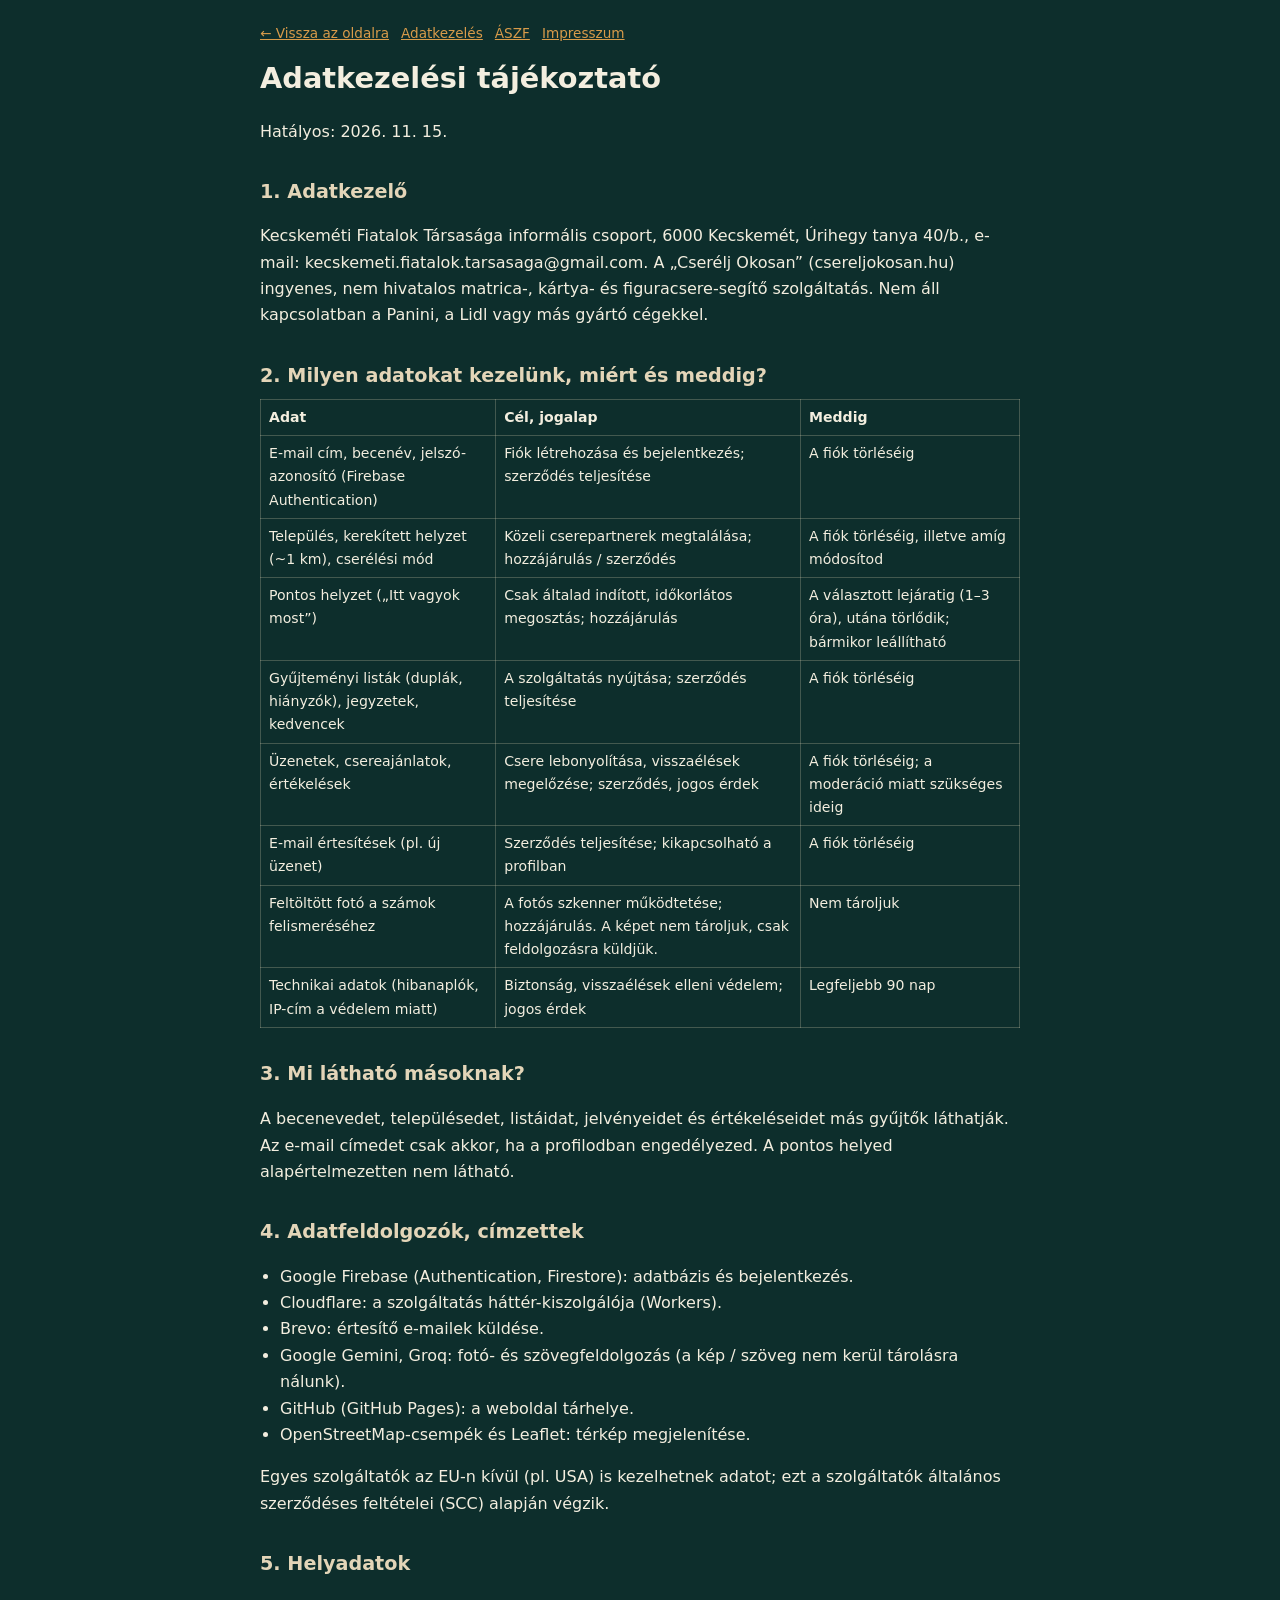
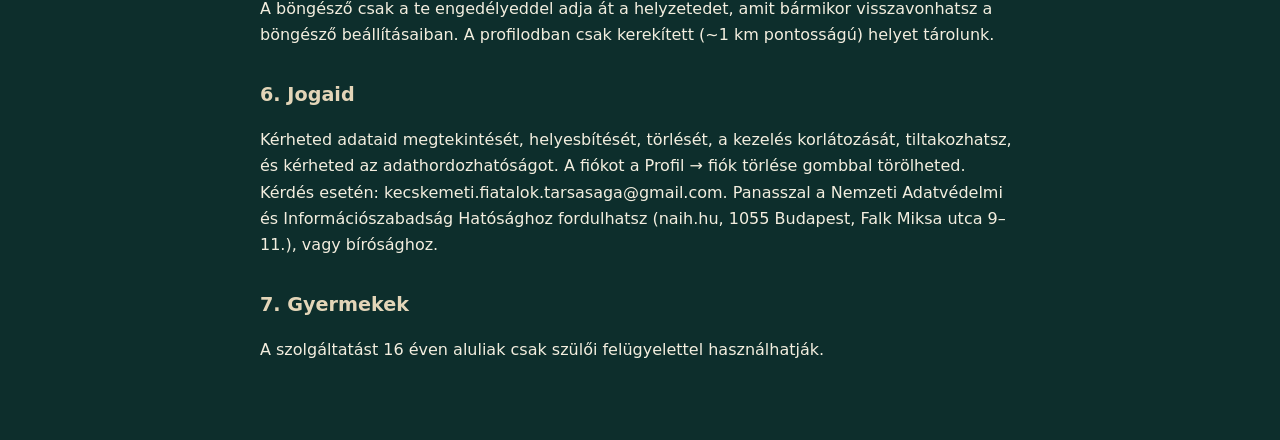
==== adatkezeles.html @ 09895417 "Add files via upload" ====
<!DOCTYPE html><html lang="hu"><head><meta charset="utf-8"><meta name="viewport" content="width=device-width,initial-scale=1"><title>Adatkezelési tájékoztató – Cserélj Okosan</title><meta name="robots" content="index,follow"><style>body{margin:0;font-family:system-ui,'Work Sans',sans-serif;background:#0D2E2C;color:#F3EEDF;line-height:1.65}
.w{max-width:760px;margin:0 auto;padding:20px 16px 60px}a{color:#D89B4A}h1{font-size:1.8rem;margin:.3em 0}h2{font-size:1.2rem;margin:1.6em 0 .4em;color:#E3D5B8}
.ph{background:#FFD166;color:#2a1c06;padding:0 4px;border-radius:3px;font-weight:700}.note{border:1px dashed #D89B4A;border-radius:10px;padding:10px 12px;font-size:.85rem;background:rgba(216,155,74,.1)}
ul{padding-left:20px}nav a{margin-right:12px;font-size:.85rem}table{border-collapse:collapse;width:100%;font-size:.88rem}td,th{border:1px solid rgba(227,213,184,.25);padding:6px 8px;text-align:left;vertical-align:top}</style></head><body><div class="w"><nav><a href="./">← Vissza az oldalra</a><a href="adatkezeles.html">Adatkezelés</a><a href="aszf.html">ÁSZF</a><a href="impresszum.html">Impresszum</a></nav><h1>Adatkezelési tájékoztató</h1></strong><p>Hatályos: 2026. 11. 15.</p>
<h2>1. Adatkezelő</h2><p>Kecskeméti Fiatalok Társasága informális csoport, 6000 Kecskemét, Úrihegy tanya 40/b., e-mail: kecskemeti.fiatalok.tarsasaga@gmail.com. A „Cserélj Okosan” (csereljokosan.hu) ingyenes, nem hivatalos matrica-, kártya- és figuracsere-segítő szolgáltatás. Nem áll kapcsolatban a Panini, a Lidl vagy más gyártó cégekkel.</p>
<h2>2. Milyen adatokat kezelünk, miért és meddig?</h2>
<table><tr><th>Adat</th><th>Cél, jogalap</th><th>Meddig</th></tr>
<tr><td>E-mail cím, becenév, jelszó-azonosító (Firebase Authentication)</td><td>Fiók létrehozása és bejelentkezés; szerződés teljesítése</td><td>A fiók törléséig</td></tr>
<tr><td>Település, kerekített helyzet (~1 km), cserélési mód</td><td>Közeli cserepartnerek megtalálása; hozzájárulás / szerződés</td><td>A fiók törléséig, illetve amíg módosítod</td></tr>
<tr><td>Pontos helyzet („Itt vagyok most”)</td><td>Csak általad indított, időkorlátos megosztás; hozzájárulás</td><td>A választott lejáratig (1–3 óra), utána törlődik; bármikor leállítható</td></tr>
<tr><td>Gyűjteményi listák (duplák, hiányzók), jegyzetek, kedvencek</td><td>A szolgáltatás nyújtása; szerződés teljesítése</td><td>A fiók törléséig</td></tr>
<tr><td>Üzenetek, csereajánlatok, értékelések</td><td>Csere lebonyolítása, visszaélések megelőzése; szerződés, jogos érdek</td><td>A fiók törléséig; a moderáció miatt szükséges ideig</td></tr>
<tr><td>E-mail értesítések (pl. új üzenet)</td><td>Szerződés teljesítése; kikapcsolható a profilban</td><td>A fiók törléséig</td></tr>
<tr><td>Feltöltött fotó a számok felismeréséhez</td><td>A fotós szkenner működtetése; hozzájárulás. A képet nem tároljuk, csak feldolgozásra küldjük.</td><td>Nem tároljuk</td></tr>
<tr><td>Technikai adatok (hibanaplók, IP-cím a védelem miatt)</td><td>Biztonság, visszaélések elleni védelem; jogos érdek</td><td>Legfeljebb 90 nap</td></tr></table>
<h2>3. Mi látható másoknak?</h2><p>A becenevedet, településedet, listáidat, jelvényeidet és értékeléseidet más gyűjtők láthatják. Az e-mail címedet csak akkor, ha a profilodban engedélyezed. A pontos helyed alapértelmezetten nem látható.</p>
<h2>4. Adatfeldolgozók, címzettek</h2><ul><li>Google Firebase (Authentication, Firestore): adatbázis és bejelentkezés.</li><li>Cloudflare: a szolgáltatás háttér-kiszolgálója (Workers).</li><li>Brevo: értesítő e-mailek küldése.</li><li>Google Gemini, Groq: fotó- és szövegfeldolgozás (a kép / szöveg nem kerül tárolásra nálunk).</li><li>GitHub (GitHub Pages): a weboldal tárhelye.</li><li>OpenStreetMap-csempék és Leaflet: térkép megjelenítése.</li></ul>
<p>Egyes szolgáltatók az EU-n kívül (pl. USA) is kezelhetnek adatot; ezt a szolgáltatók általános szerződéses feltételei (SCC) alapján végzik.</p>
<h2>5. Helyadatok</h2><p>A böngésző csak a te engedélyeddel adja át a helyzetedet, amit bármikor visszavonhatsz a böngésző beállításaiban. A profilodban csak kerekített (~1 km pontosságú) helyet tárolunk.</p>
<h2>6. Jogaid</h2><p>Kérheted adataid megtekintését, helyesbítését, törlését, a kezelés korlátozását, tiltakozhatsz, és kérheted az adathordozhatóságot. A fiókot a Profil → fiók törlése gombbal törölheted. Kérdés esetén: kecskemeti.fiatalok.tarsasaga@gmail.com. Panasszal a Nemzeti Adatvédelmi és Információszabadság Hatósághoz fordulhatsz (naih.hu, 1055 Budapest, Falk Miksa utca 9–11.), vagy bírósághoz.</p>
<h2>7. Gyermekek</h2><p>A szolgáltatást 16 éven aluliak csak szülői felügyelettel használhatják.</p></div></body></html>
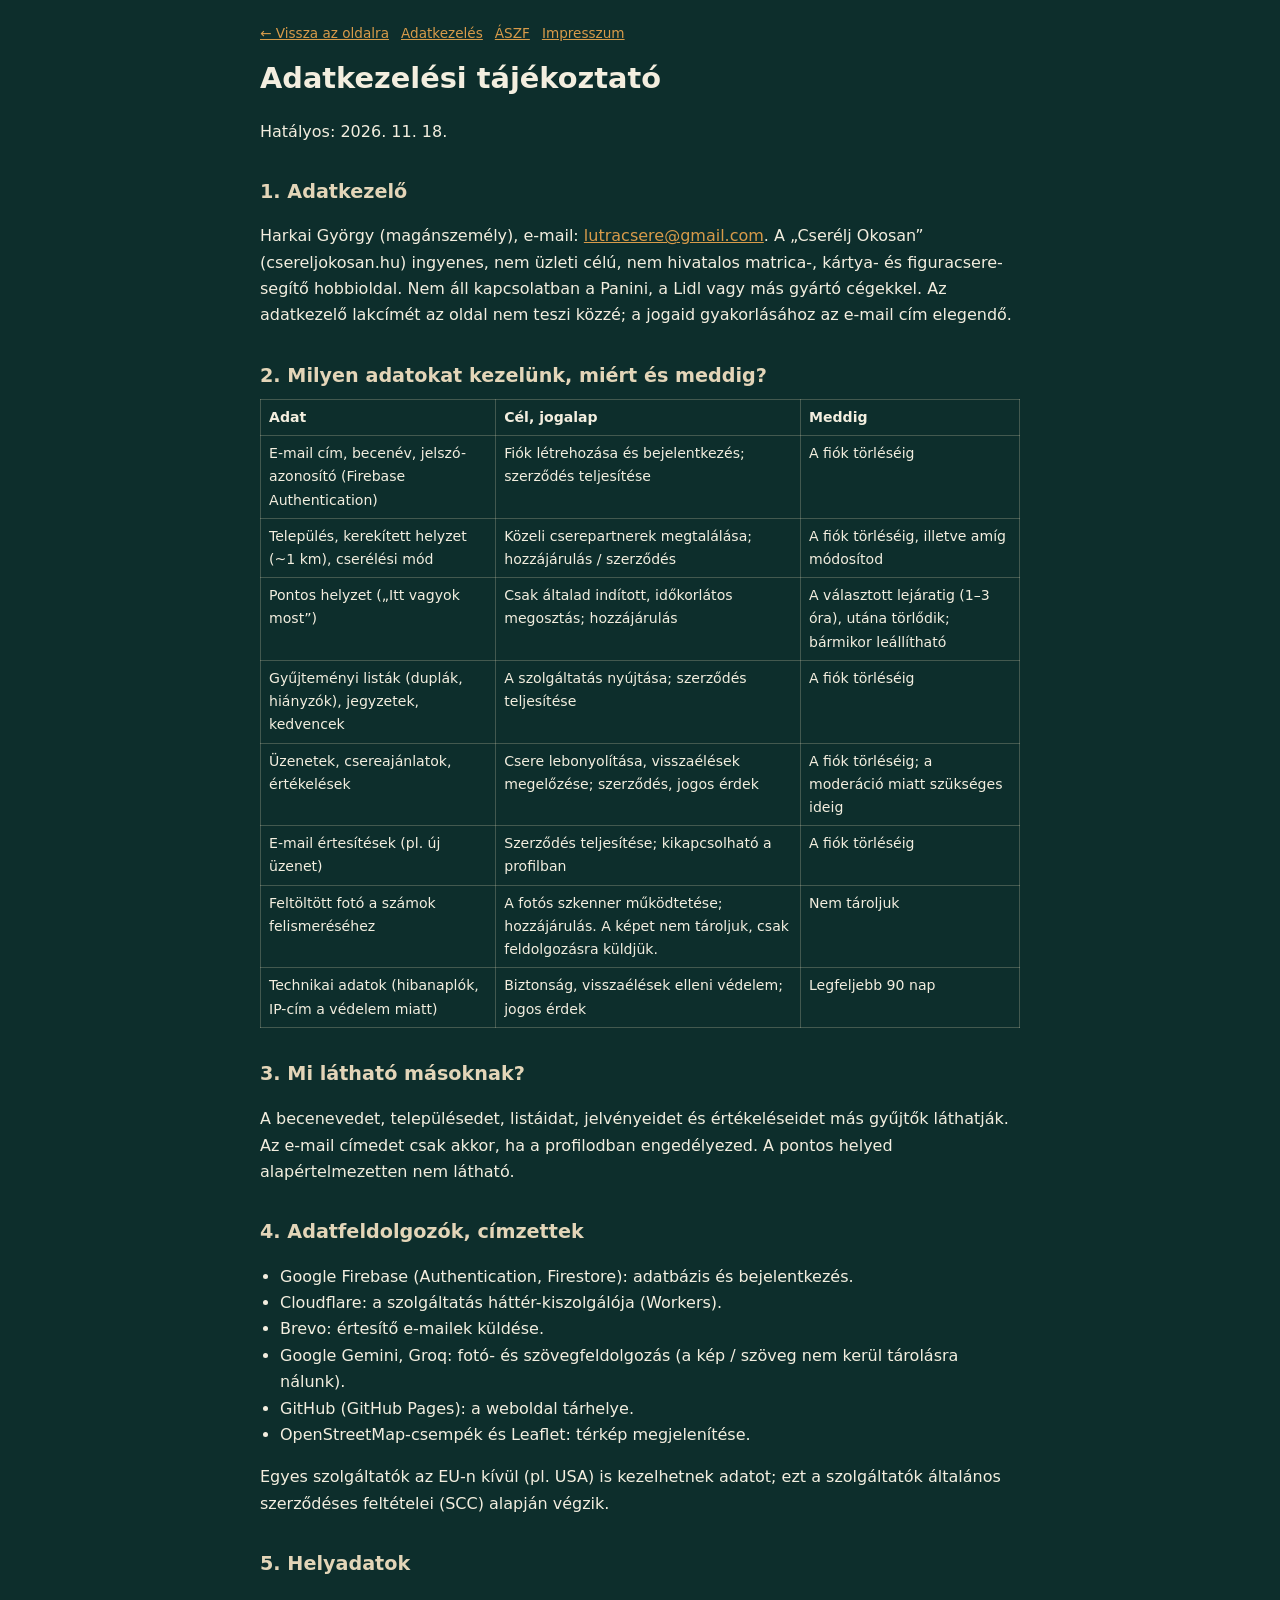
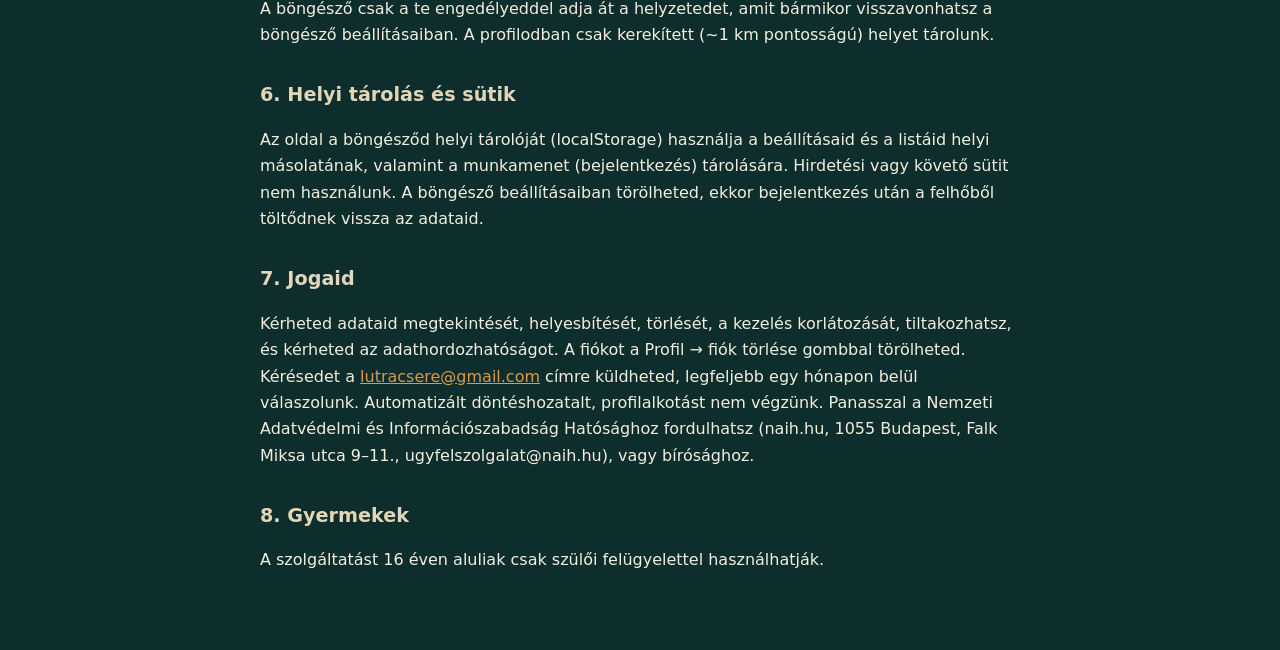
==== commit 3ebab984: "Add files via upload" ====
--- a/adatkezeles.html
+++ b/adatkezeles.html
@@ -1,10 +1,9 @@
 <!DOCTYPE html><html lang="hu"><head><meta charset="utf-8"><meta name="viewport" content="width=device-width,initial-scale=1"><title>Adatkezelési tájékoztató – Cserélj Okosan</title><meta name="robots" content="index,follow"><style>body{margin:0;font-family:system-ui,'Work Sans',sans-serif;background:#0D2E2C;color:#F3EEDF;line-height:1.65}
 .w{max-width:760px;margin:0 auto;padding:20px 16px 60px}a{color:#D89B4A}h1{font-size:1.8rem;margin:.3em 0}h2{font-size:1.2rem;margin:1.6em 0 .4em;color:#E3D5B8}
 .ph{background:#FFD166;color:#2a1c06;padding:0 4px;border-radius:3px;font-weight:700}.note{border:1px dashed #D89B4A;border-radius:10px;padding:10px 12px;font-size:.85rem;background:rgba(216,155,74,.1)}
-ul{padding-left:20px}nav a{margin-right:12px;font-size:.85rem}table{border-collapse:collapse;width:100%;font-size:.88rem}td,th{border:1px solid rgba(227,213,184,.25);padding:6px 8px;text-align:left;vertical-align:top}</style></head><body><div class="w"><nav><a href="./">← Vissza az oldalra</a><a href="adatkezeles.html">Adatkezelés</a><a href="aszf.html">ÁSZF</a><a href="impresszum.html">Impresszum</a></nav><h1>Adatkezelési tájékoztató</h1></strong><p>Hatályos: 2026. 11. 15.</p>
-<h2>1. Adatkezelő</h2><p>Kecskeméti Fiatalok Társasága informális csoport, 6000 Kecskemét, Úrihegy tanya 40/b., e-mail: kecskemeti.fiatalok.tarsasaga@gmail.com. A „Cserélj Okosan” (csereljokosan.hu) ingyenes, nem hivatalos matrica-, kártya- és figuracsere-segítő szolgáltatás. Nem áll kapcsolatban a Panini, a Lidl vagy más gyártó cégekkel.</p>
-<h2>2. Milyen adatokat kezelünk, miért és meddig?</h2>
-<table><tr><th>Adat</th><th>Cél, jogalap</th><th>Meddig</th></tr>
+ul{padding-left:20px}nav a{margin-right:12px;font-size:.85rem}table{border-collapse:collapse;width:100%;font-size:.88rem}td,th{border:1px solid rgba(227,213,184,.25);padding:6px 8px;text-align:left;vertical-align:top}</style></head><body><div class="w"><nav><a href="./">← Vissza az oldalra</a><a href="adatkezeles.html">Adatkezelés</a><a href="aszf.html">ÁSZF</a><a href="impresszum.html">Impresszum</a></nav><h1>Adatkezelési tájékoztató</h1><p>Hatályos: 2026. 11. 18.</p>
+<h2>1. Adatkezelő</h2><p>Harkai György (magánszemély), e-mail: <a href="mailto:lutracsere@gmail.com">lutracsere@gmail.com</a>. A „Cserélj Okosan” (csereljokosan.hu) ingyenes, nem üzleti célú, nem hivatalos matrica-, kártya- és figuracsere-segítő hobbioldal. Nem áll kapcsolatban a Panini, a Lidl vagy más gyártó cégekkel. Az adatkezelő lakcímét az oldal nem teszi közzé; a jogaid gyakorlásához az e-mail cím elegendő.</p>
+<h2>2. Milyen adatokat kezelünk, miért és meddig?</h2><table><tr><th>Adat</th><th>Cél, jogalap</th><th>Meddig</th></tr>
 <tr><td>E-mail cím, becenév, jelszó-azonosító (Firebase Authentication)</td><td>Fiók létrehozása és bejelentkezés; szerződés teljesítése</td><td>A fiók törléséig</td></tr>
 <tr><td>Település, kerekített helyzet (~1 km), cserélési mód</td><td>Közeli cserepartnerek megtalálása; hozzájárulás / szerződés</td><td>A fiók törléséig, illetve amíg módosítod</td></tr>
 <tr><td>Pontos helyzet („Itt vagyok most”)</td><td>Csak általad indított, időkorlátos megosztás; hozzájárulás</td><td>A választott lejáratig (1–3 óra), utána törlődik; bármikor leállítható</td></tr>
@@ -17,5 +16,7 @@
 <h2>4. Adatfeldolgozók, címzettek</h2><ul><li>Google Firebase (Authentication, Firestore): adatbázis és bejelentkezés.</li><li>Cloudflare: a szolgáltatás háttér-kiszolgálója (Workers).</li><li>Brevo: értesítő e-mailek küldése.</li><li>Google Gemini, Groq: fotó- és szövegfeldolgozás (a kép / szöveg nem kerül tárolásra nálunk).</li><li>GitHub (GitHub Pages): a weboldal tárhelye.</li><li>OpenStreetMap-csempék és Leaflet: térkép megjelenítése.</li></ul>
 <p>Egyes szolgáltatók az EU-n kívül (pl. USA) is kezelhetnek adatot; ezt a szolgáltatók általános szerződéses feltételei (SCC) alapján végzik.</p>
 <h2>5. Helyadatok</h2><p>A böngésző csak a te engedélyeddel adja át a helyzetedet, amit bármikor visszavonhatsz a böngésző beállításaiban. A profilodban csak kerekített (~1 km pontosságú) helyet tárolunk.</p>
-<h2>6. Jogaid</h2><p>Kérheted adataid megtekintését, helyesbítését, törlését, a kezelés korlátozását, tiltakozhatsz, és kérheted az adathordozhatóságot. A fiókot a Profil → fiók törlése gombbal törölheted. Kérdés esetén: kecskemeti.fiatalok.tarsasaga@gmail.com. Panasszal a Nemzeti Adatvédelmi és Információszabadság Hatósághoz fordulhatsz (naih.hu, 1055 Budapest, Falk Miksa utca 9–11.), vagy bírósághoz.</p>
-<h2>7. Gyermekek</h2><p>A szolgáltatást 16 éven aluliak csak szülői felügyelettel használhatják.</p></div></body></html>+
+<h2>6. Helyi tárolás és sütik</h2><p>Az oldal a böngésződ helyi tárolóját (localStorage) használja a beállításaid és a listáid helyi másolatának, valamint a munkamenet (bejelentkezés) tárolására. Hirdetési vagy követő sütit nem használunk. A böngésző beállításaiban törölheted, ekkor bejelentkezés után a felhőből töltődnek vissza az adataid.</p>
+<h2>7. Jogaid</h2><p>Kérheted adataid megtekintését, helyesbítését, törlését, a kezelés korlátozását, tiltakozhatsz, és kérheted az adathordozhatóságot. A fiókot a Profil → fiók törlése gombbal törölheted. Kérésedet a <a href="mailto:lutracsere@gmail.com">lutracsere@gmail.com</a> címre küldheted, legfeljebb egy hónapon belül válaszolunk. Automatizált döntéshozatalt, profilalkotást nem végzünk. Panasszal a Nemzeti Adatvédelmi és Információszabadság Hatósághoz fordulhatsz (naih.hu, 1055 Budapest, Falk Miksa utca 9–11., ugyfelszolgalat@naih.hu), vagy bírósághoz.</p>
+<h2>8. Gyermekek</h2><p>A szolgáltatást 16 éven aluliak csak szülői felügyelettel használhatják.</p></div></body></html>
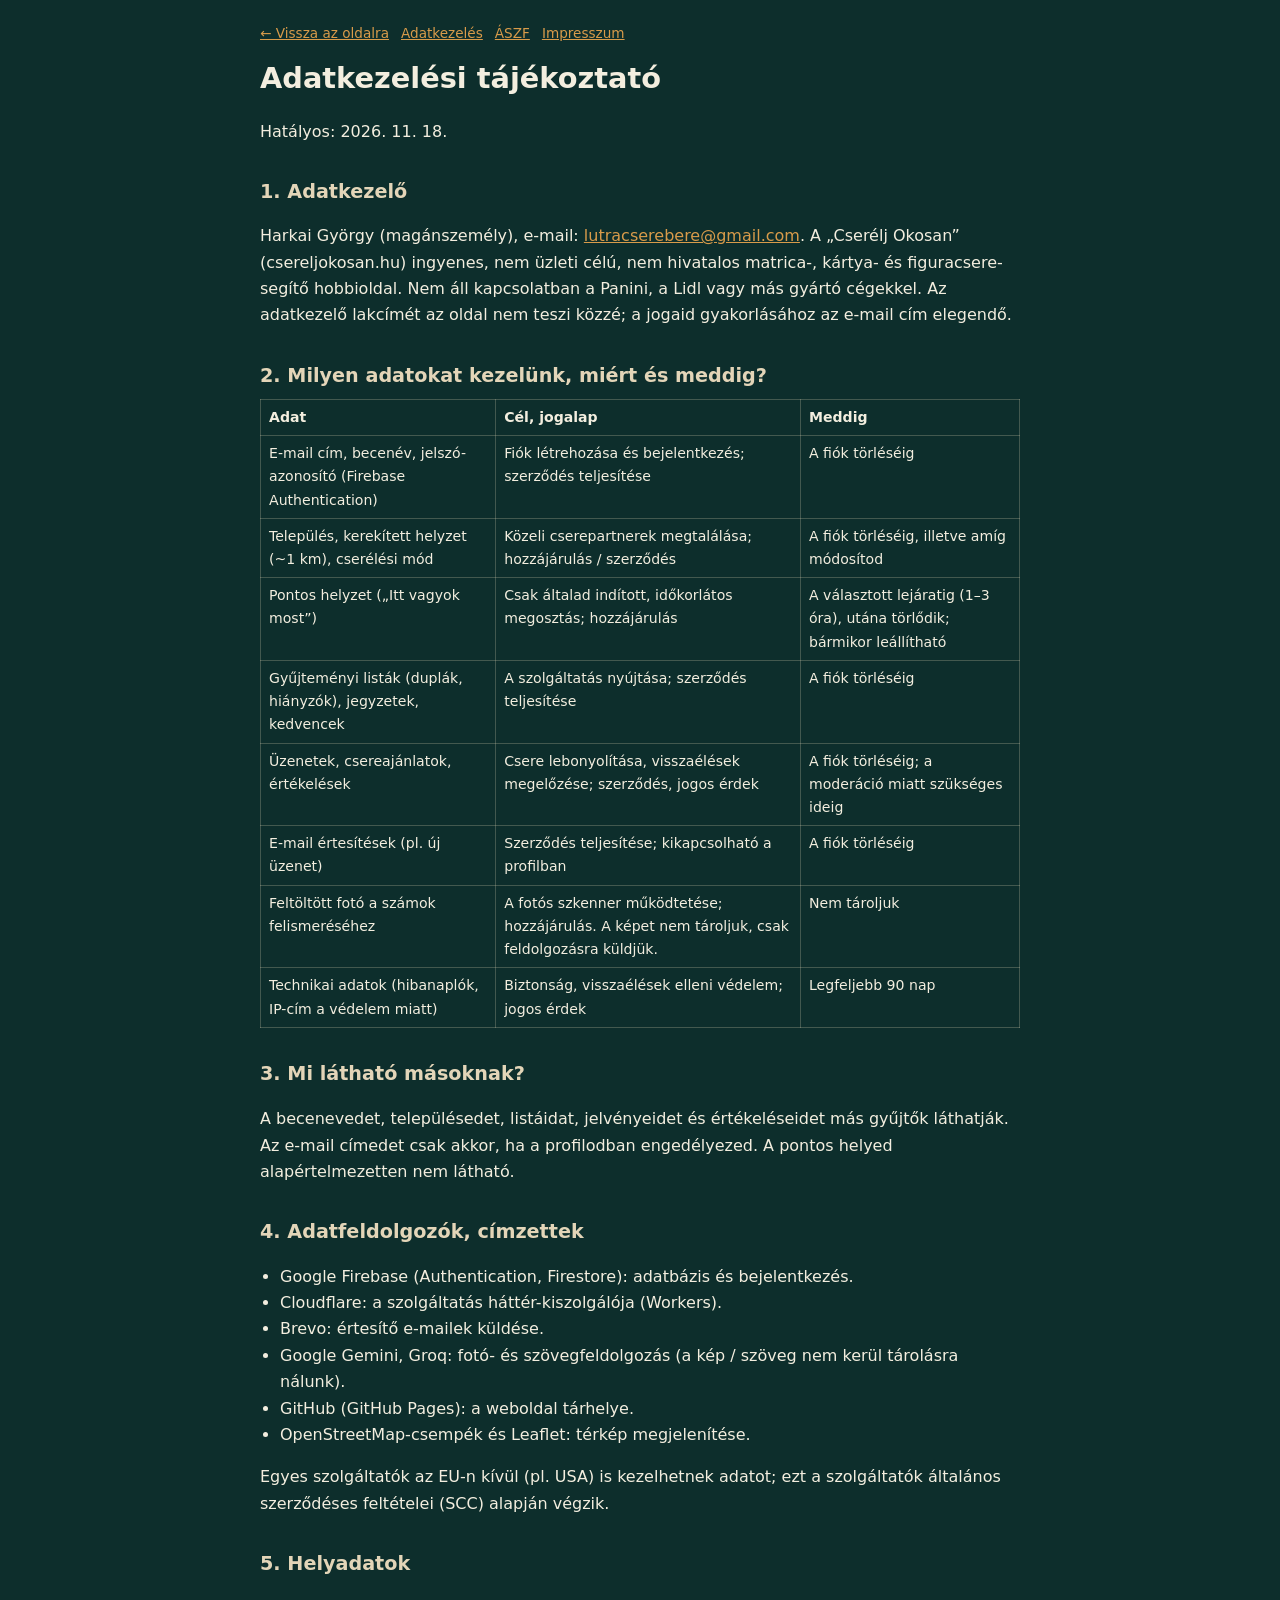
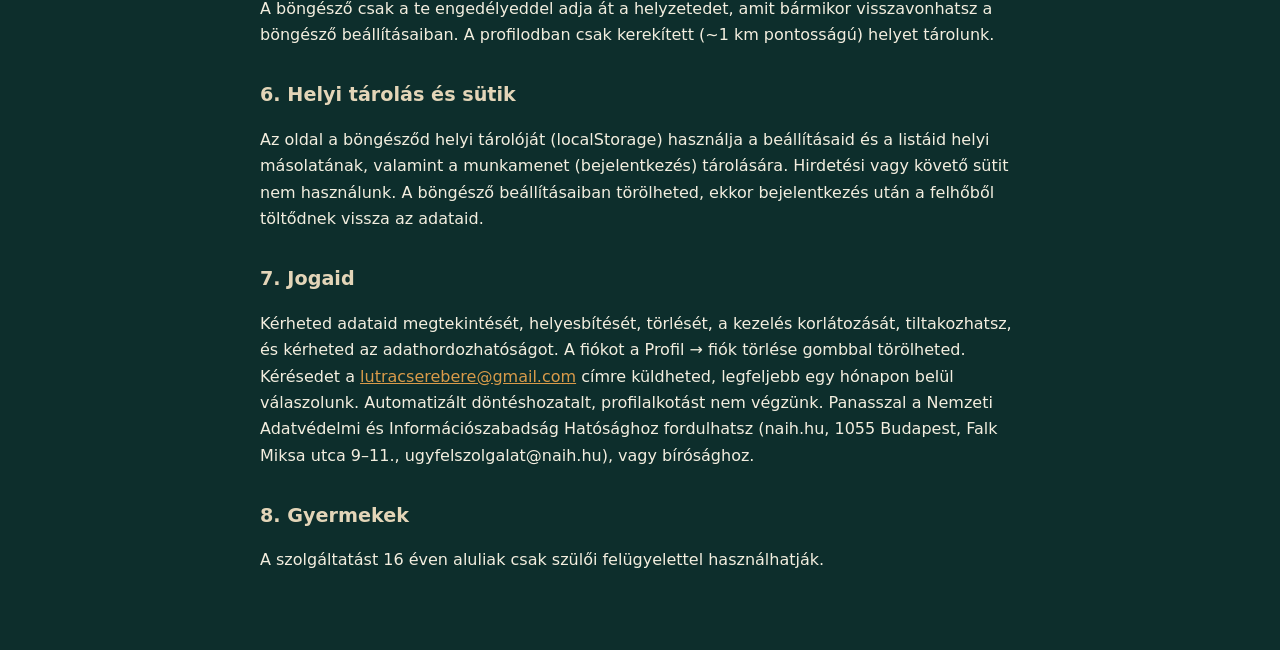
==== commit d670f26a: "Add files via upload" ====
--- a/adatkezeles.html
+++ b/adatkezeles.html
@@ -2,7 +2,7 @@
 .w{max-width:760px;margin:0 auto;padding:20px 16px 60px}a{color:#D89B4A}h1{font-size:1.8rem;margin:.3em 0}h2{font-size:1.2rem;margin:1.6em 0 .4em;color:#E3D5B8}
 .ph{background:#FFD166;color:#2a1c06;padding:0 4px;border-radius:3px;font-weight:700}.note{border:1px dashed #D89B4A;border-radius:10px;padding:10px 12px;font-size:.85rem;background:rgba(216,155,74,.1)}
 ul{padding-left:20px}nav a{margin-right:12px;font-size:.85rem}table{border-collapse:collapse;width:100%;font-size:.88rem}td,th{border:1px solid rgba(227,213,184,.25);padding:6px 8px;text-align:left;vertical-align:top}</style></head><body><div class="w"><nav><a href="./">← Vissza az oldalra</a><a href="adatkezeles.html">Adatkezelés</a><a href="aszf.html">ÁSZF</a><a href="impresszum.html">Impresszum</a></nav><h1>Adatkezelési tájékoztató</h1><p>Hatályos: 2026. 11. 18.</p>
-<h2>1. Adatkezelő</h2><p>Harkai György (magánszemély), e-mail: <a href="mailto:lutracsere@gmail.com">lutracsere@gmail.com</a>. A „Cserélj Okosan” (csereljokosan.hu) ingyenes, nem üzleti célú, nem hivatalos matrica-, kártya- és figuracsere-segítő hobbioldal. Nem áll kapcsolatban a Panini, a Lidl vagy más gyártó cégekkel. Az adatkezelő lakcímét az oldal nem teszi közzé; a jogaid gyakorlásához az e-mail cím elegendő.</p>
+<h2>1. Adatkezelő</h2><p>Harkai György (magánszemély), e-mail: <a href="mailto:lutracserebere@gmail.com">lutracserebere@gmail.com</a>. A „Cserélj Okosan” (csereljokosan.hu) ingyenes, nem üzleti célú, nem hivatalos matrica-, kártya- és figuracsere-segítő hobbioldal. Nem áll kapcsolatban a Panini, a Lidl vagy más gyártó cégekkel. Az adatkezelő lakcímét az oldal nem teszi közzé; a jogaid gyakorlásához az e-mail cím elegendő.</p>
 <h2>2. Milyen adatokat kezelünk, miért és meddig?</h2><table><tr><th>Adat</th><th>Cél, jogalap</th><th>Meddig</th></tr>
 <tr><td>E-mail cím, becenév, jelszó-azonosító (Firebase Authentication)</td><td>Fiók létrehozása és bejelentkezés; szerződés teljesítése</td><td>A fiók törléséig</td></tr>
 <tr><td>Település, kerekített helyzet (~1 km), cserélési mód</td><td>Közeli cserepartnerek megtalálása; hozzájárulás / szerződés</td><td>A fiók törléséig, illetve amíg módosítod</td></tr>
@@ -18,5 +18,5 @@
 <h2>5. Helyadatok</h2><p>A böngésző csak a te engedélyeddel adja át a helyzetedet, amit bármikor visszavonhatsz a böngésző beállításaiban. A profilodban csak kerekített (~1 km pontosságú) helyet tárolunk.</p>
 
 <h2>6. Helyi tárolás és sütik</h2><p>Az oldal a böngésződ helyi tárolóját (localStorage) használja a beállításaid és a listáid helyi másolatának, valamint a munkamenet (bejelentkezés) tárolására. Hirdetési vagy követő sütit nem használunk. A böngésző beállításaiban törölheted, ekkor bejelentkezés után a felhőből töltődnek vissza az adataid.</p>
-<h2>7. Jogaid</h2><p>Kérheted adataid megtekintését, helyesbítését, törlését, a kezelés korlátozását, tiltakozhatsz, és kérheted az adathordozhatóságot. A fiókot a Profil → fiók törlése gombbal törölheted. Kérésedet a <a href="mailto:lutracsere@gmail.com">lutracsere@gmail.com</a> címre küldheted, legfeljebb egy hónapon belül válaszolunk. Automatizált döntéshozatalt, profilalkotást nem végzünk. Panasszal a Nemzeti Adatvédelmi és Információszabadság Hatósághoz fordulhatsz (naih.hu, 1055 Budapest, Falk Miksa utca 9–11., ugyfelszolgalat@naih.hu), vagy bírósághoz.</p>
+<h2>7. Jogaid</h2><p>Kérheted adataid megtekintését, helyesbítését, törlését, a kezelés korlátozását, tiltakozhatsz, és kérheted az adathordozhatóságot. A fiókot a Profil → fiók törlése gombbal törölheted. Kérésedet a <a href="mailto:lutracserebere@gmail.com">lutracserebere@gmail.com</a> címre küldheted, legfeljebb egy hónapon belül válaszolunk. Automatizált döntéshozatalt, profilalkotást nem végzünk. Panasszal a Nemzeti Adatvédelmi és Információszabadság Hatósághoz fordulhatsz (naih.hu, 1055 Budapest, Falk Miksa utca 9–11., ugyfelszolgalat@naih.hu), vagy bírósághoz.</p>
 <h2>8. Gyermekek</h2><p>A szolgáltatást 16 éven aluliak csak szülői felügyelettel használhatják.</p></div></body></html>
